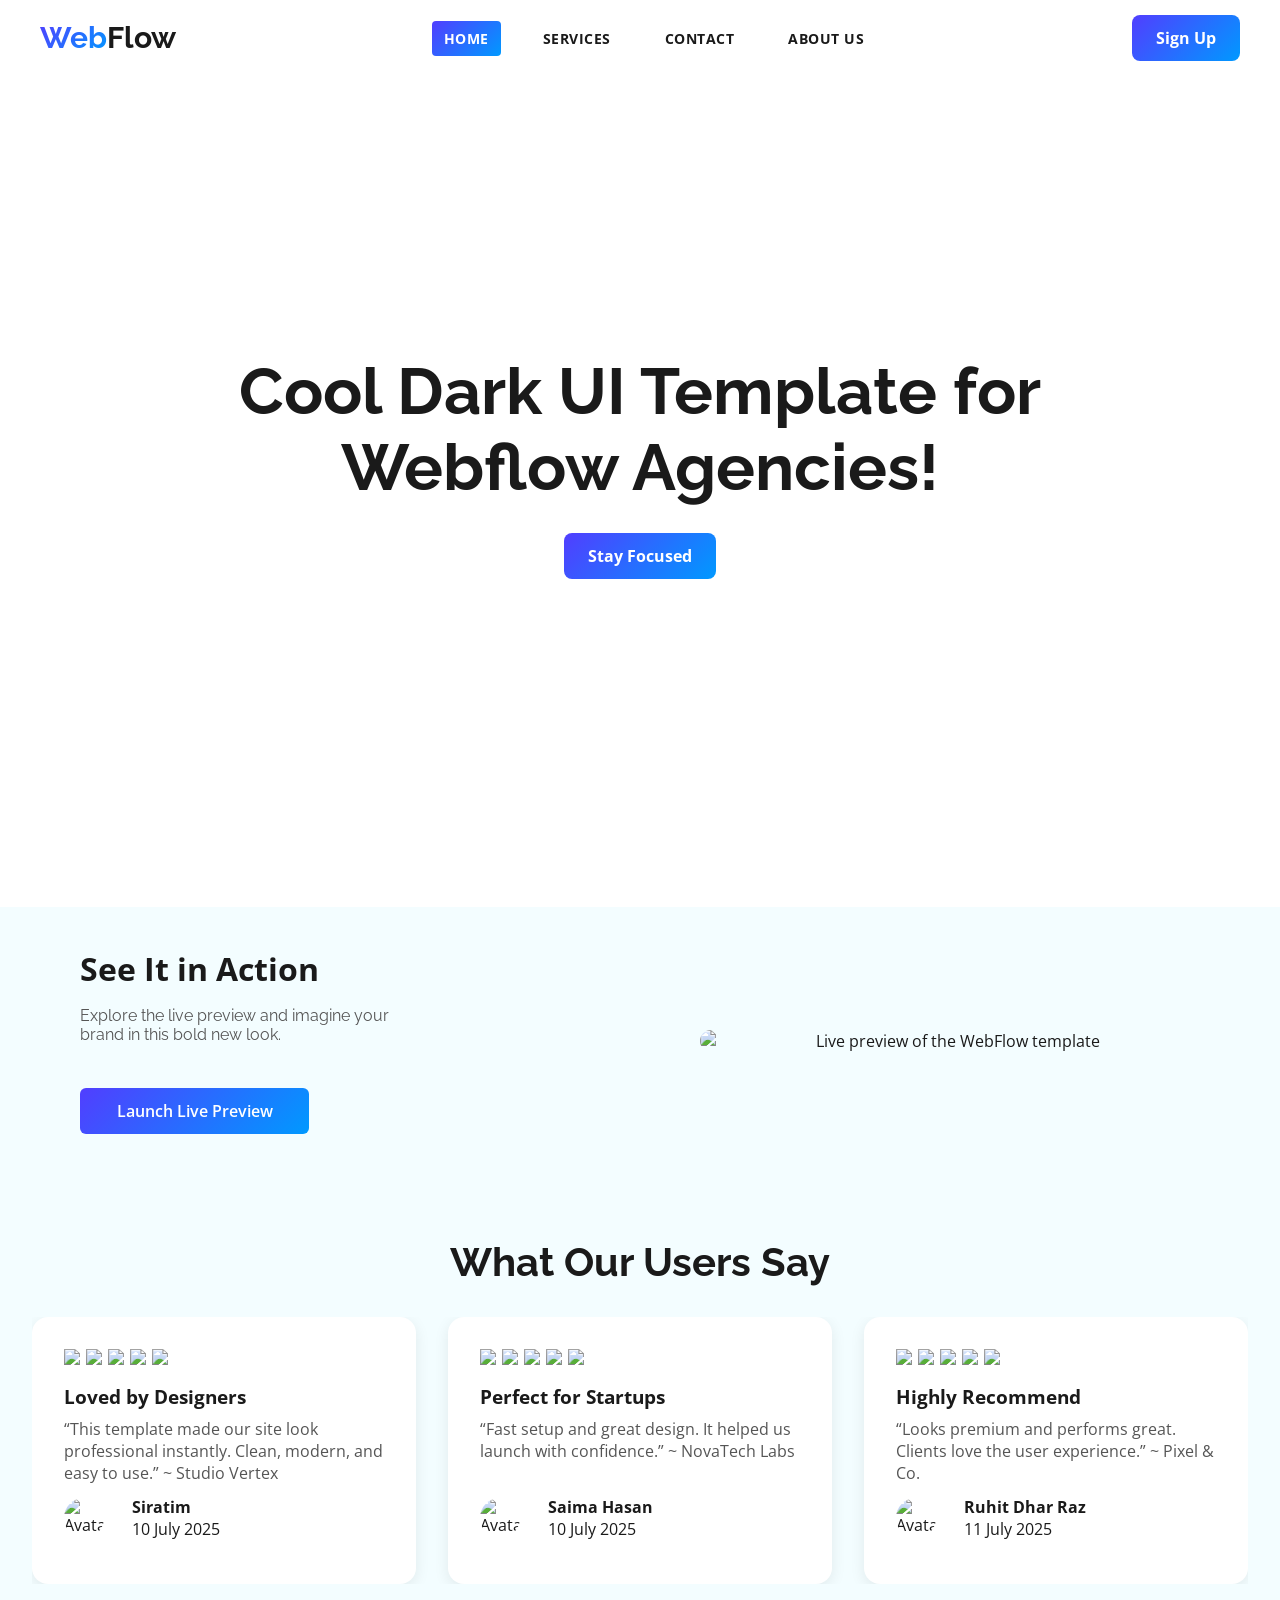
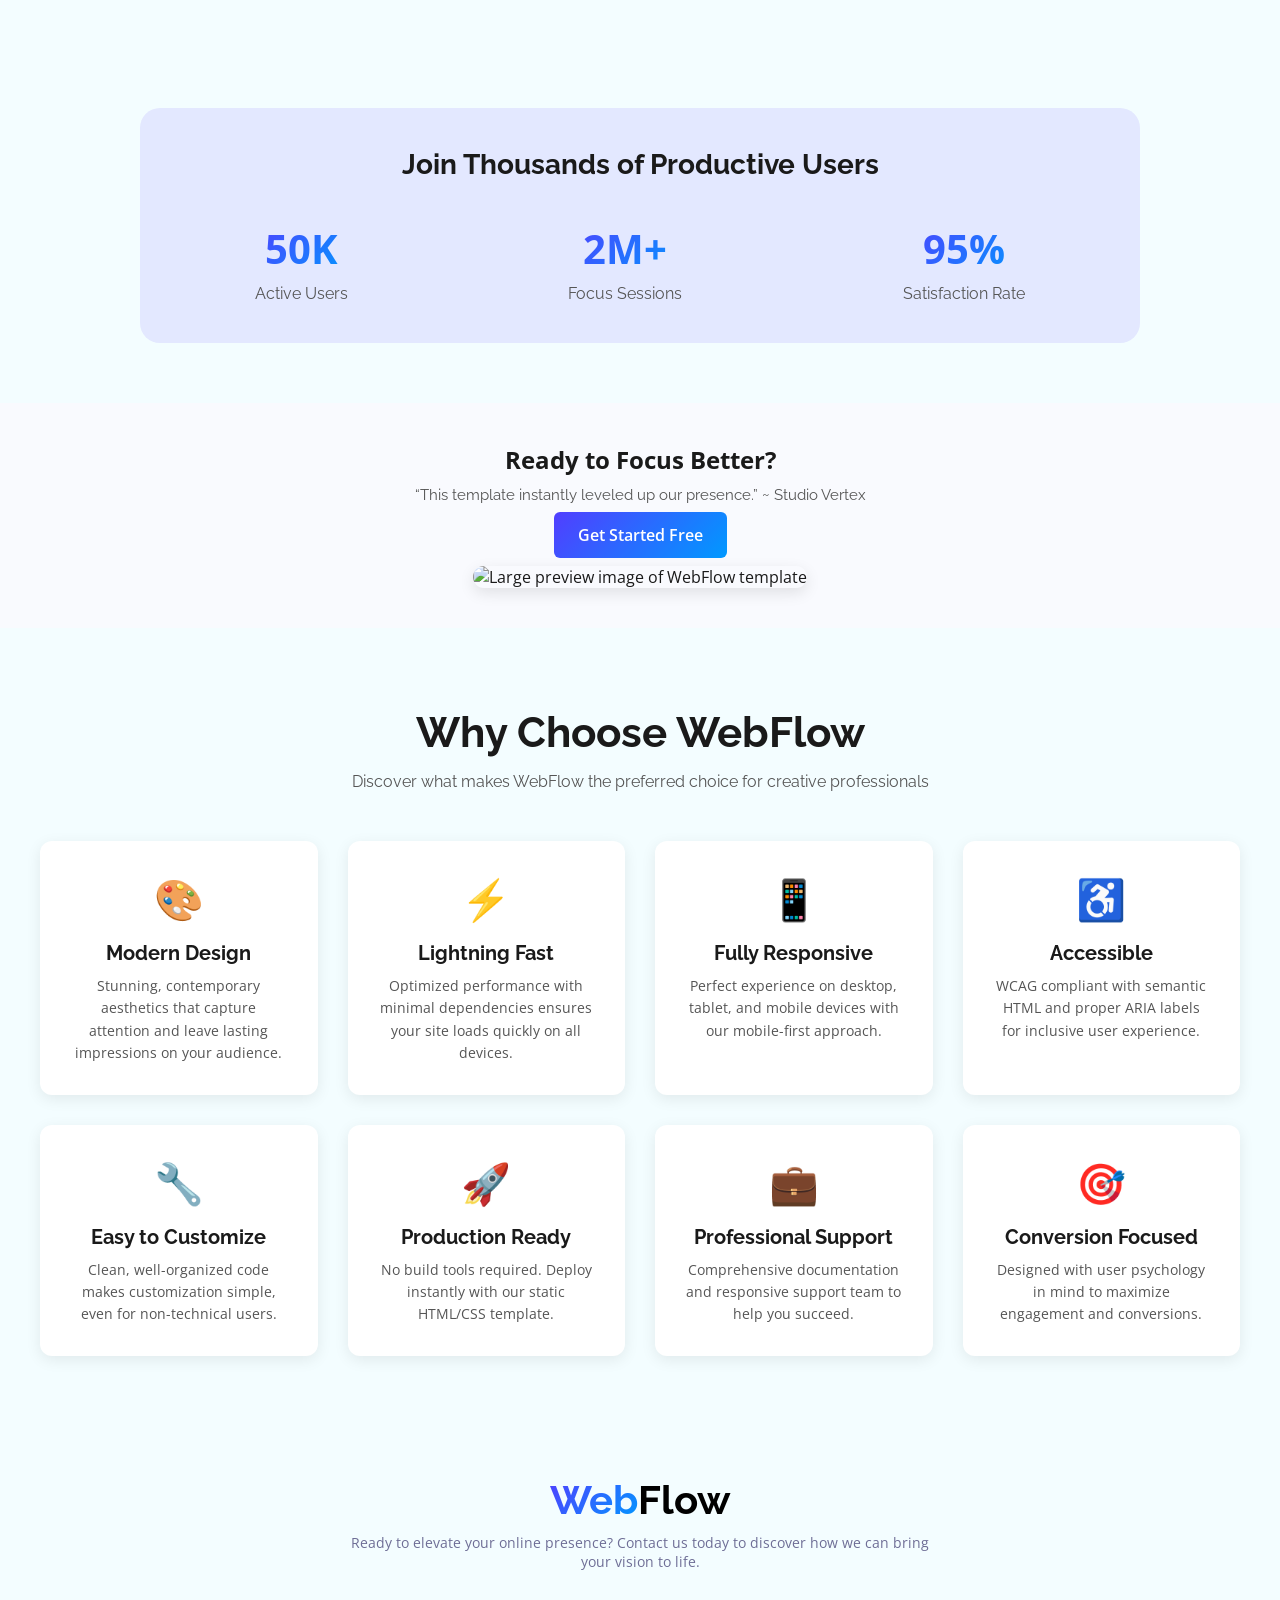
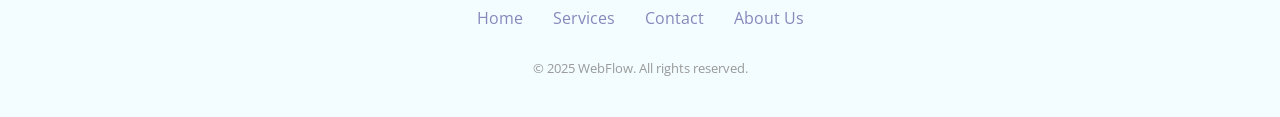
==== index.html @ 78e3ab28 "Fix navbar logout button and update review avatars - Fix mobile logout button visibility on desktop " ====
<!DOCTYPE html>
<html lang="en">

<head>
    <meta charset="UTF-8">
    <meta name="viewport" content="width=device-width, initial-scale=1.0">
    <meta name="description"
        content="Cool Dark UI Template for Webflow Agencies. Modern, responsive, and easy to customize.">
    <link rel="icon" href="favicon.ico">
    <title>WebFlow - Dark UI Template</title>

    <link href="https://fonts.googleapis.com/css2?family=Raleway:wght@400;600;700&display=swap" rel="stylesheet">
    <link href="https://fonts.googleapis.com/css2?family=Open+Sans:ital,wght@0,300..800;1,300..800&display=swap"
        rel="stylesheet">
    <link rel="stylesheet" href="index.css">
</head>

<body>
    <!-- Header -->
    <header>
        <nav>
            <h1 class="nav-title"><span class="nav-web">Web</span><span class="nav-flow">Flow</span></h1>
            <ul class="nav-menu" id="navMenu">
                <li><a href="index.html">Home</a></li>
                <li><a href="services.html">Services</a></li>
                <li><a href="contact.html">Contact</a></li>
                <li><a href="about.html">About Us</a></li>
                <li id="mobileLogoutContainer" style="display: none; width: 100%; margin-top: 10px;">
                    <button id="mobileLogoutBtn" class="btn" style="background: linear-gradient(135deg, #513eff 0%, #0099ff 100%); cursor: pointer; padding: 12px 24px; font-weight: 700; width: 100%; display: block;">Log Out</button>
                </li>
            </ul>
            <div class="hamburger" id="hamburger">
                <span></span>
                <span></span>
                <span></span>
            </div>
            <ul id="navLinks" class="nav-auth">
                <li><a href="signup.html" class="btn">Sign Up</a></li>
            </ul>
        </nav>
    </header>

    <!-- Hero Banner -->
    <section class="banner">
        <main class="hero">
            <h1>Cool Dark UI Template for <br> Webflow Agencies!</h1>
            <a href="signup.html" class="btn">Stay Focused</a>
        </main>
    </section>

    <!-- Action Section -->
    <section class="action-section">
        <div class="action-left">
            <h2>See It in Action</h2>
            <p>Explore the live preview and imagine your <br> brand in this bold new look.</p>
            <a href="#" class="ac-btn">Launch Live Preview</a>
        </div>
        <div class="action-right">
            <img src="image/wc-mini.png" alt="Live preview of the WebFlow template">
        </div>
    </section>

    <!-- Reviews -->
    <section class="review" id="review">
        <h2>What Our Users Say</h2>
        <div class="card-container">

            <!-- Review Card -->
            <article class="card">
                <div class="stars">
                    <img src="image/icon-star.png" alt="5 stars" class="star-icon" />
                     <img src="image/icon-star.png" alt="5 stars" class="star-icon" />
                    <img src="image/icon-star.png" alt="5 stars" class="star-icon" />
                    <img src="image/icon-star.png" alt="5 stars" class="star-icon" />
                    <img src="image/icon-star.png" alt="5 stars" class="star-icon" />
                </div>
                <h3>Loved by Designers</h3>
                <p>“This template made our site look professional instantly. Clean, modern, and easy to use.” ~ Studio
                    Vertex</p>
                <div class="user">
                    <img src="https://images.unsplash.com/photo-1500648767791-00dcc994a43e?w=100&h=100&fit=crop" alt="Avatar of Siratim">
                    <div class="user-info">
                        <h4>Siratim</h4>
                        <time datetime="2025-07-10">10 July 2025</time>
                    </div>
                </div>
            </article>

            <!-- Review Card -->
            <article class="card">
                <div class="stars">
                    <img src="image/icon-star.png" alt="5 stars" class="star-icon" />
                    <img src="image/icon-star.png" alt="5 stars" class="star-icon" />
                    <img src="image/icon-star.png" alt="5 stars" class="star-icon" />
                    <img src="image/icon-star.png" alt="5 stars" class="star-icon" />
                    <img src="image/icon-star.png" alt="5 stars" class="star-icon" />
                </div>
                <h3>Perfect for Startups</h3>
                <p>“Fast setup and great design. It helped us launch with confidence.” ~ NovaTech Labs</p>
                <div class="user">
                    <img src="https://images.unsplash.com/photo-1438761681033-6461ffad8d80?w=100&h=100&fit=crop" alt="Avatar of Saima Hasan">
                    <div class="user-info">
                        <h4>Saima Hasan</h4>
                        <time datetime="2025-07-10">10 July 2025</time>
                    </div>
                </div>
            </article>

            <!-- Review Card -->
            <article class="card">
                <div class="stars">
                     <img src="image/icon-star.png" alt="5 stars" class="star-icon" />
                    <img src="image/icon-star.png" alt="5 stars" class="star-icon" />
                    <img src="image/icon-star.png" alt="5 stars" class="star-icon" />
                    <img src="image/icon-star.png" alt="5 stars" class="star-icon" />
                    <img src="image/icon-star.png" alt="5 stars" class="star-icon" />
                </div>
                <h3>Highly Recommend</h3>
                <p>“Looks premium and performs great. Clients love the user experience.” ~ Pixel & Co.</p>
                <div class="user">
                    <img src="https://images.unsplash.com/photo-1506794778202-cad84cf45f1d?w=100&h=100&fit=crop" alt="Avatar of Ruhit Dhar Raz">
                    <div class="user-info">
                        <h4>Ruhit Dhar Raz</h4>
                        <time datetime="2025-07-11">11 July 2025</time>
                    </div>
                </div>
            </article>

        </div>
    </section>

    <!-- User Statistics -->
    <section class="users-section">
        <div class="container">
            <h2 class="u-title">Join Thousands of Productive Users</h2>
            <div class="users-status">
                <div class="status">
                    <h3>50K</h3>
                    <p>Active Users</p>
                </div>
                <div class="status">
                    <h3>2M+</h3>
                    <p>Focus Sessions</p>
                </div>
                <div class="status">
                    <h3>95%</h3>
                    <p>Satisfaction Rate</p>
                </div>
            </div>
        </div>
    </section>

    <!-- Optional CTA Section -->
    <section class="optional-section">
        <h2>Ready to Focus Better?</h2>
        <p>“This template instantly leveled up our presence.” ~ Studio Vertex</p>
        <a href="signup.html" class="optional-button">Get Started Free</a>
        <div class="optional-image">
            <img src="image/wc-big.png" alt="Large preview image of WebFlow template">
        </div>
    </section>

    <!-- Why Choose WebFlow Section -->
    <section class="why-choose-section">
        <div class="why-container">
            <h2>Why Choose WebFlow</h2>
            <p class="why-subtitle">Discover what makes WebFlow the preferred choice for creative professionals</p>
            
            <div class="why-grid">
                <div class="why-card">
                    <div class="why-icon">🎨</div>
                    <h3>Modern Design</h3>
                    <p>Stunning, contemporary aesthetics that capture attention and leave lasting impressions on your audience.</p>
                </div>
                <div class="why-card">
                    <div class="why-icon">⚡</div>
                    <h3>Lightning Fast</h3>
                    <p>Optimized performance with minimal dependencies ensures your site loads quickly on all devices.</p>
                </div>
                <div class="why-card">
                    <div class="why-icon">📱</div>
                    <h3>Fully Responsive</h3>
                    <p>Perfect experience on desktop, tablet, and mobile devices with our mobile-first approach.</p>
                </div>
                <div class="why-card">
                    <div class="why-icon">♿</div>
                    <h3>Accessible</h3>
                    <p>WCAG compliant with semantic HTML and proper ARIA labels for inclusive user experience.</p>
                </div>
                <div class="why-card">
                    <div class="why-icon">🔧</div>
                    <h3>Easy to Customize</h3>
                    <p>Clean, well-organized code makes customization simple, even for non-technical users.</p>
                </div>
                <div class="why-card">
                    <div class="why-icon">🚀</div>
                    <h3>Production Ready</h3>
                    <p>No build tools required. Deploy instantly with our static HTML/CSS template.</p>
                </div>
                <div class="why-card">
                    <div class="why-icon">💼</div>
                    <h3>Professional Support</h3>
                    <p>Comprehensive documentation and responsive support team to help you succeed.</p>
                </div>
                <div class="why-card">
                    <div class="why-icon">🎯</div>
                    <h3>Conversion Focused</h3>
                    <p>Designed with user psychology in mind to maximize engagement and conversions.</p>
                </div>
            </div>
        </div>
    </section>

    <!-- Footer -->
    <footer class="footer">
        <div class="footer-container">
            <div class="footer-logo">
                <h2><span class="footer-web">Web</span><span class="footer-flow">Flow</span></h2>
                <p>Ready to elevate your online presence? Contact us today to discover how we can bring your vision to
                    life.</p>
            </div>

            <ul class="footer-links">
                <li><a href="index.html">Home</a></li>
                <li><a href="services.html">Services</a></li>
                <li><a href="contact.html">Contact</a></li>
                <li><a href="about.html">About Us</a></li>
            </ul>

            <div class="footer-bottom">
                &copy; 2025 WebFlow. All rights reserved.
            </div>
        </div>
    </footer>

    <script>
        // Hamburger menu toggle
        const hamburger = document.getElementById('hamburger');
        const navMenu = document.querySelector('.nav-menu');

        if (hamburger) {
            hamburger.addEventListener('click', function() {
                hamburger.classList.toggle('active');
                navMenu.classList.toggle('active');
            });

            // Close menu when a link is clicked
            const navLinks = navMenu.querySelectorAll('a');
            navLinks.forEach(link => {
                link.addEventListener('click', function() {
                    hamburger.classList.remove('active');
                    navMenu.classList.remove('active');
                });
            });
        }

        // Set active link based on current page
        function setActiveLink() {
            const currentPage = window.location.pathname.split('/').pop() || 'index.html';
            const navLinks = document.querySelectorAll('.nav-menu a');
            
            navLinks.forEach(link => {
                const href = link.getAttribute('href');
                if (href === currentPage || (currentPage === '' && href === 'index.html')) {
                    link.classList.add('active');
                } else {
                    link.classList.remove('active');
                }
            });
        }

        // Check if user is logged in on page load
        window.addEventListener('load', function() {
            setActiveLink();
            
            const loggedInUser = localStorage.getItem('loggedInUser');
            const navLinks = document.getElementById('navLinks');
            const mobileLogoutContainer = document.getElementById('mobileLogoutContainer');
            const mobileLogoutBtn = document.getElementById('mobileLogoutBtn');

            if (loggedInUser) {
                const user = JSON.parse(loggedInUser);
                
                // Desktop logout button
                navLinks.innerHTML = `
                    <li style="display: flex; align-items: center; gap: 20px; list-style: none;">
                        <span style="color: #1a1a1a; font-size: 14px; font-weight: 600;">Welcome, <strong>${user.firstname} ${user.lastname}</strong></span>
                        <button id="logoutBtn" class="btn" style="background: linear-gradient(135deg, #513eff 0%, #0099ff 100%); cursor: pointer; padding: 12px 24px; font-weight: 700;">Log Out</button>
                    </li>
                `;

                // Show mobile logout button
                mobileLogoutContainer.style.display = 'block';

                // Add logout functionality for desktop
                document.getElementById('logoutBtn').addEventListener('click', function() {
                    localStorage.removeItem('loggedInUser');
                    localStorage.removeItem('rememberMe');
                    alert('Logged out successfully!');
                    window.location.href = 'signin.html';
                });

                // Add logout functionality for mobile
                mobileLogoutBtn.addEventListener('click', function() {
                    localStorage.removeItem('loggedInUser');
                    localStorage.removeItem('rememberMe');
                    alert('Logged out successfully!');
                    window.location.href = 'signin.html';
                });
            }
        });
    </script>
</body>

</html>
---- index.css ----
:root {
    --primary-color: #513eff;
    --secondary-color: #513eff;
    --light-bg: #f3fdff;
    --dark-bg: #000;
    --text-main: #1a1a1a;
    --text-muted: #555;
    --font-primary: 'Open Sans', sans-serif;
    --font-secondary: 'Raleway', sans-serif;
    --border-color: #e0e0e0;
    --error-color: #e74c3c;
    --success-color: #27ae60;
    --white: #ffffff;
    --light-gray: #f9fafe;
    --medium-gray: #e3e8ff;
}

body {
    margin: 0;
    font-family: var(--font-primary);
    background-color: var(--dark-bg);
    background: url('image/Hero-bg.png');
    background-size: cover;
    background-position: center;
    text-align: center;
    color: var(--text-main);
}

* {
    margin: 0;
    padding: 0;
    box-sizing: border-box;
}

.banner {
    background-position: center;
    padding: 158px 20px 200px;
    display: flex;
    flex-direction: column;
    align-items: center;
    justify-content: center;
    color: var(--text-main);
}

/*Nav style*/
nav {
    display: flex;
    align-items: center;
    justify-content: space-between;
    padding: 20px 40px;
    flex-wrap: wrap;
    gap: 20px;
}

.nav-title {
    font-weight: bolder;
    font-size: 30px;
    flex: 0 0 auto;
    font-family: var(--font-secondary);
}

.nav-web {
    background: linear-gradient(135deg, #513eff 0%, #0099ff 100%);
    -webkit-background-clip: text;
    -webkit-text-fill-color: transparent;
    background-clip: text;
    display: inline-block;
}

.nav-flow {
    color: var(--text-main);
    display: inline-block;
}

.nav-title span {
    color: var(--text-main);
}

.nav-menu {
    display: flex;
    list-style: none;
    gap: 30px;
    justify-content: center;
    flex: 1;
    flex-wrap: wrap;
}

.nav-menu li a {
    text-decoration: none;
    color: var(--text-main);
    font-weight: 700;
    font-size: 14px;
    text-transform: uppercase;
    letter-spacing: 0.5px;
    transition: all 0.3s ease;
    padding: 8px 12px;
    border-radius: 4px;
}

.nav-menu li a:hover {
    color: var(--primary-color);
    background-color: rgba(81, 62, 255, 0.1);
}

.nav-menu li a.active {
    color: var(--white);
    background: linear-gradient(135deg, #513eff 0%, #0099ff 100%);
}

.nav-auth {
    display: flex;
    list-style: none;
    gap: 15px;
    flex: 0 0 auto;
}

.nav-auth.mobile-only {
    display: none;
}

#mobileLogoutContainer {
    display: none !important;
}

.hamburger {
    display: none;
    flex-direction: column;
    cursor: pointer;
    gap: 5px;
}

.hamburger span {
    width: 25px;
    height: 3px;
    background-color: var(--text-main);
    border-radius: 2px;
    transition: all 0.3s ease;
}

.hamburger.active span:nth-child(1) {
    transform: rotate(45deg) translate(10px, 10px);
}

.hamburger.active span:nth-child(2) {
    opacity: 0;
}

.hamburger.active span:nth-child(3) {
    transform: rotate(-45deg) translate(7px, -7px);
}

nav ul li {
    margin: 0;
}

nav ul li a {
    text-decoration: none;
}

nav ul {
    display: flex;
    list-style: none;
    gap: 15px;
}

/*Banner*/
.hero {
    padding: 120px 20px 140px;
}

.hero h1 {
    font-family: var(--font-secondary);
    font-size: 65px;
    font-weight: 700;
    max-width: 900px;
    margin: 0 auto 40px;
    text-align: center;
}

.btn {
    background: linear-gradient(135deg, #513eff 0%, #0099ff 100%);
    color: var(--white);
    padding: 12px 24px;
    border: none;
    border-radius: 8px;
    font-weight: 700;
    text-decoration: none;
    cursor: pointer;
    transition: all 0.3s ease;
}

.btn:hover {
    transform: translateY(-2px);
    box-shadow: 0 10px 25px rgba(81, 62, 255, 0.3);
}


/*Action Section*/
.action-section {
    display: flex;
    flex-wrap: wrap;
    justify-content: space-between;
    align-items: center;
    padding: 40px 20px;
    width: 100%;
    max-width: 100%;
    box-sizing: border-box;
    overflow: hidden;
    background-color: var(--light-bg);
}

.action-left {
    display: flex;
    flex-direction: column;
    justify-content: center;
}

.action-left h2 {
    font-size: 32px;
    font-weight: bold;
    margin-bottom: 16px;
    color: var(--text-main);
    text-align: left;
}

.action-left p {
    font-size: 16px;
    margin-bottom: 24px;
    color: var(--text-muted);
    text-align: left;
    font-family: var(--font-secondary);
}

.action-right {
    width: 50%;
    padding: 0 30px;
    text-align: center;
    box-sizing: border-box;
}

.action-right img {
    width: 100%;
    max-width: 100%;
    height: auto;
    border-radius: 18px;
    display: block;
}

.action-section .ac-btn {
    background: linear-gradient(135deg, #513eff 0%, #0099ff 100%);
    color: var(--white);
    width: auto;
    max-width: 229px;
    height: auto;
    padding: 12px 24px;
    border: none;
    border-radius: 6px;
    font-weight: 600;
    cursor: pointer;
    text-align: center;
    text-decoration: none;
    margin-top: 20px;
    transition: all 0.3s ease;
}

.ac-btn:hover {
    transform: translateY(-2px);
    box-shadow: 0 10px 25px rgba(81, 62, 255, 0.3);
}

.action-left,
.action-right {
    width: 50%;
    padding-left: 60px;
    padding-right: 60px;
    box-sizing: border-box;
}

/*User Section*/
.users-section {
    background-color: var(--light-bg);
    padding: 60px 20px;
    text-align: center;
    width: 100%;
    box-sizing: border-box;
    overflow-x: hidden;
}

.container {
    max-width: 1000px;
    margin: 0 auto;
    background-color: var(--medium-gray);
    border-radius: 20px;
    padding: 40px 20px;
}

.u-title {
    font-family: var(--font-secondary);
    font-size: 28px;
    font-weight: 700;
    margin-bottom: 40px;
    color: var(--text-main);
}

.users-status {
    display: flex;
    justify-content: space-around;
    flex-wrap: wrap;
    gap: 30px;
}

.status h3 {
    font-size: 40px;
    font-weight: 700;
    background: linear-gradient(135deg, #513eff 0%, #0099ff 100%);
    -webkit-background-clip: text;
    -webkit-text-fill-color: transparent;
    background-clip: text;
    margin-bottom: 8px;
}

.status p {
    font-size: 16px;
    color: var(--text-muted);
    font-family: var(--font-secondary);
}

/*Contact Section*/
.contact-section {
    background-color: var(--white);
    padding: 80px 20px;
    width: 100%;
    box-sizing: border-box;
    overflow-x: hidden;
}

.c-container {
    max-width: 1100px;
    margin: 0 auto;
    display: flex;
    flex-wrap: wrap;
    justify-content: space-between;
    align-items: flex-start;
    gap: 40px;
}

.c-left {
    flex: 1;
    min-width: 250px;
    justify-content: center;
    margin: 100px 60px;
    align-items: center;
    text-align: center;
}

.c-left h2 {
    font-family: var(--font-secondary);
    font-size: 70px;
    font-weight: 700;
    color: var(--text-main);
    line-height: 1.2;
    margin: 0;
}

.c-right {
    flex: 1;
    min-width: 400px;
}

.c-right form {
    display: flex;
    flex-direction: column;
}

.c-right label {
    font-weight: 600;
    margin-bottom: 6px;
    color: var(--text-main);
    text-align: left;
}

.c-right input,
.c-right textarea {
    padding: 12px;
    margin-bottom: 20px;
    border: 1px solid var(--border-color);
    border-radius: 8px;
    font-size: 14px;
    width: 100%;
    box-sizing: border-box;
}

.c-btn {
    background: linear-gradient(135deg, #513eff 0%, #0099ff 100%);
    color: var(--white);
    padding: 14px;
    border: none;
    border-radius: 8px;
    font-weight: 600;
    cursor: pointer;
    transition: all 0.3s ease;
}

.c-btn:hover {
    transform: translateY(-2px);
    box-shadow: 0 10px 25px rgba(81, 62, 255, 0.3);
}

/*Review Section*/
.review {
    padding: 4rem 2rem;
    background-color: var(--light-bg);
    text-align: center;
    overflow: hidden;
}

.review h2 {
    font-family: var(--font-secondary);
    font-size: 2.5rem;
    margin-bottom: 2rem;
    color: var(--text-main);
}

.review h3 {
    text-align: left;
    justify-content: left;
}

.card-container {
    display: flex;
    background-color: var(--light-bg);
    flex-wrap: wrap;
    gap: 2rem;
    justify-content: center;
    overflow: hidden;
}

.card {
    background: var(--white);
    padding: 2rem;
    border-radius: 1rem;
    box-shadow: 0 4px 15px rgba(0, 0, 0, 0.08);
    max-width: 400px;
    flex: 1 1 300px;
    display: flex;
    flex-direction: column;
    justify-content: space-between;
    text-align: left;
    transition: all 0.3s ease;
}

.card:hover {
    background: rgba(201, 242, 255, 0.96);
    transform: translateY(-5px);
}

.card h3 {
    margin: 0 0 0.5rem;
    font-size: 1.2rem;
    font-weight: bold;
    color: var(--text-main);
}

.card p {
    color: var(--text-muted);
}

.stars {
    display: flex;
    margin-bottom: 1rem;
}

.star-icon {
    width: 18px;
    height: 18px;
    margin-right: 4px;
}

.user {
    display: flex;
    align-items: center;
    margin-top: auto;
    gap: 1rem;
}

.user img {
    width: 40px;
    height: 40px;
    border-radius: 50%;
}

.user-info h3 {
    margin: 0;
    font-size: 1rem;
    font-weight: 600;
    color: var(--text-main);
}

.user-info {
    padding: 12px;
    display: flex;
    flex-direction: column;
}

.user-info span {
    font-size: 0.85rem;
    color: var(--text-muted);
}

/*optional section*/
.optional-section {
    background-color: var(--light-gray);
    padding: 40px 20px;
    text-align: center;
    width: 100%;
    box-sizing: border-box;
    overflow-x: hidden;
    color: var(--text-main);
}

.optional-section h2 {
    font-size: 24px;
    color: var(--text-main);
    margin-bottom: 10px;
}

.optional-section p {
    font-size: 15px;
    color: var(--text-muted);
    margin-bottom: 20px;
    font-family: var(--font-secondary);
}

.optional-image img {
    margin-top: 20px;
    width: 90%;
    max-width: 600px;
    border-radius: 20px;
    box-shadow: 0 5px 15px rgba(0, 0, 0, 0.1);
}

.optional-button {
    background: linear-gradient(135deg, #513eff 0%, #0099ff 100%);
    color: var(--white);
    width: auto;
    max-width: 229px;
    height: auto;
    padding: 12px 24px;
    border: none;
    border-radius: 6px;
    font-weight: 600;
    cursor: pointer;
    text-align: center;
    text-decoration: none;
    margin-top: 20px;
    transition: all 0.3s ease;
}

.optional-button:hover {
    transform: translateY(-2px);
    box-shadow: 0 10px 25px rgba(81, 62, 255, 0.3);
}

/* Why Choose WebFlow Section */
.why-choose-section {
    background-color: var(--light-bg);
    padding: 80px 20px;
    width: 100%;
    box-sizing: border-box;
    overflow-x: hidden;
}

.why-container {
    max-width: 1200px;
    margin: 0 auto;
}

.why-choose-section h2 {
    font-family: var(--font-secondary);
    font-size: 42px;
    font-weight: 700;
    color: var(--text-main);
    text-align: center;
    margin-bottom: 15px;
}

.why-subtitle {
    font-size: 16px;
    color: var(--text-muted);
    text-align: center;
    margin-bottom: 50px;
    font-family: var(--font-secondary);
}

.why-grid {
    display: grid;
    grid-template-columns: repeat(auto-fit, minmax(250px, 1fr));
    gap: 30px;
}

.why-card {
    background: var(--white);
    padding: 30px;
    border-radius: 12px;
    text-align: center;
    box-shadow: 0 4px 15px rgba(0, 0, 0, 0.08);
    transition: all 0.3s ease;
}

.why-card:hover {
    transform: translateY(-5px);
    box-shadow: 0 10px 30px rgba(81, 62, 255, 0.15);
}

.why-icon {
    font-size: 40px;
    margin-bottom: 15px;
}

.why-card h3 {
    font-family: var(--font-secondary);
    font-size: 20px;
    font-weight: 700;
    color: var(--text-main);
    margin-bottom: 10px;
}

.why-card p {
    font-size: 14px;
    color: var(--text-muted);
    line-height: 1.6;
}

/*footer - v2*/
.footer {
    background-color: var(--light-bg);
    padding: 40px 20px 40px;
    text-align: center;
    font-family: var(--font-primary);
    color: #6e6e96;
}

.footer-container {
    max-width: 1000px;
    margin: 0 auto;
}

.footer-logo h2 {
    font-size: 40px;
    font-weight: bolder;
    margin-bottom: 10px;
    font-family: var(--font-secondary);
}

.footer-web {
    background: linear-gradient(135deg, #513eff 0%, #0099ff 100%);
    -webkit-background-clip: text;
    -webkit-text-fill-color: transparent;
    background-clip: text;
    display: inline-block;
}

.footer-flow {
    color: #000000;
    display: inline-block;
}

.footer-logo p {
    max-width: 600px;
    margin: 0 auto 36px;
    font-size: 14px;
}

.footer-links {
    display: flex;
    justify-content: center;
    gap: 30px;
    flex-wrap: wrap;
    list-style: none;
    padding: 0;
    margin: 0 auto;
}

.footer-links a {
    text-decoration: none;
    color: #8787bb;
    font-size: 16px;
    transition: color 0.3s ease;
}

.footer-links a:hover {
    color: var(--primary-color);
}

.footer-bottom {
    margin-top: 30px;
    font-size: 13px;
    color: #999;
    transition: color 0.3s ease;
}

.footer-bottom:hover {
    color: var(--primary-color);
}

/* Responsive Styles */
@media (max-width: 1024px) {
    .action-section {
        flex-direction: column;
        padding: 40px 20px;
    }

    .action-left,
    .action-right {
        width: 100%;
        padding: 20px 0;
    }
}

@media (max-width: 768px) {
    nav {
        flex-direction: row;
        gap: 15px;
        padding: 10px 20px;
    }

    body {
        padding-bottom: 0;
    }

    .banner {
        padding: 60px 20px 100px;
    }

    .hero {
        padding: 40px 20px 60px;
    }

    .nav-menu {
        display: none;
        position: absolute;
        top: 70px;
        left: 0;
        right: 0;
        flex-direction: column;
        background-color: var(--light-bg);
        padding: 20px;
        gap: 5px;
        width: 100%;
        box-sizing: border-box;
        box-shadow: 0 4px 6px rgba(0, 0, 0, 0.1);
        z-index: 1000;
    }

    .nav-menu.active {
        display: flex;
        padding-bottom: 100px;
    }

    .nav-menu li a {
        padding: 10px 12px;
        display: block;
        text-align: left;
    }

    .hamburger {
        display: flex;
        order: 3;
    }

    .nav-auth {
        display: none !important;
    }

    #mobileLogoutContainer {
        display: block !important;
        width: 100%;
        margin-top: 10px;
    }

    .hero h1 {
        font-size: 42px;
    }

    .action-section {
        flex-direction: column;
        padding: 30px 20px;
    }

    .action-left,
    .action-right {
        width: 100%;
        padding: 20px 0;
    }

    .users-status {
        flex-direction: column;
        align-items: center;
    }

    .c-container {
        flex-direction: column;
        gap: 20px;
    }

    .c-left,
    .c-right {
        margin: 20px 0;
        width: 100%;
    }

    .card-container {
        flex-direction: column;
        align-items: center;
    }

    .card {
        max-width: 90%;
    }

    .footer-links {
        flex-direction: column;
        gap: 10px;
    }
}

@media (max-width: 480px) {
    nav {
        padding: 10px 15px;
    }

    .nav-title {
        font-size: 24px;
    }

    .nav-menu {
        top: 60px;
    }

    .hero h1 {
        font-size: 32px;
    }

    .btn,
    .ac-btn,
    .optional-button,
    .c-btn {
        padding: 10px 16px;
        font-size: 14px;
    }

    .footer-links {
        flex-direction: column;
        gap: 10px;
    }

    .card-container {
        flex-direction: column;
    }

    .card {
        max-width: 100%;
    }
}
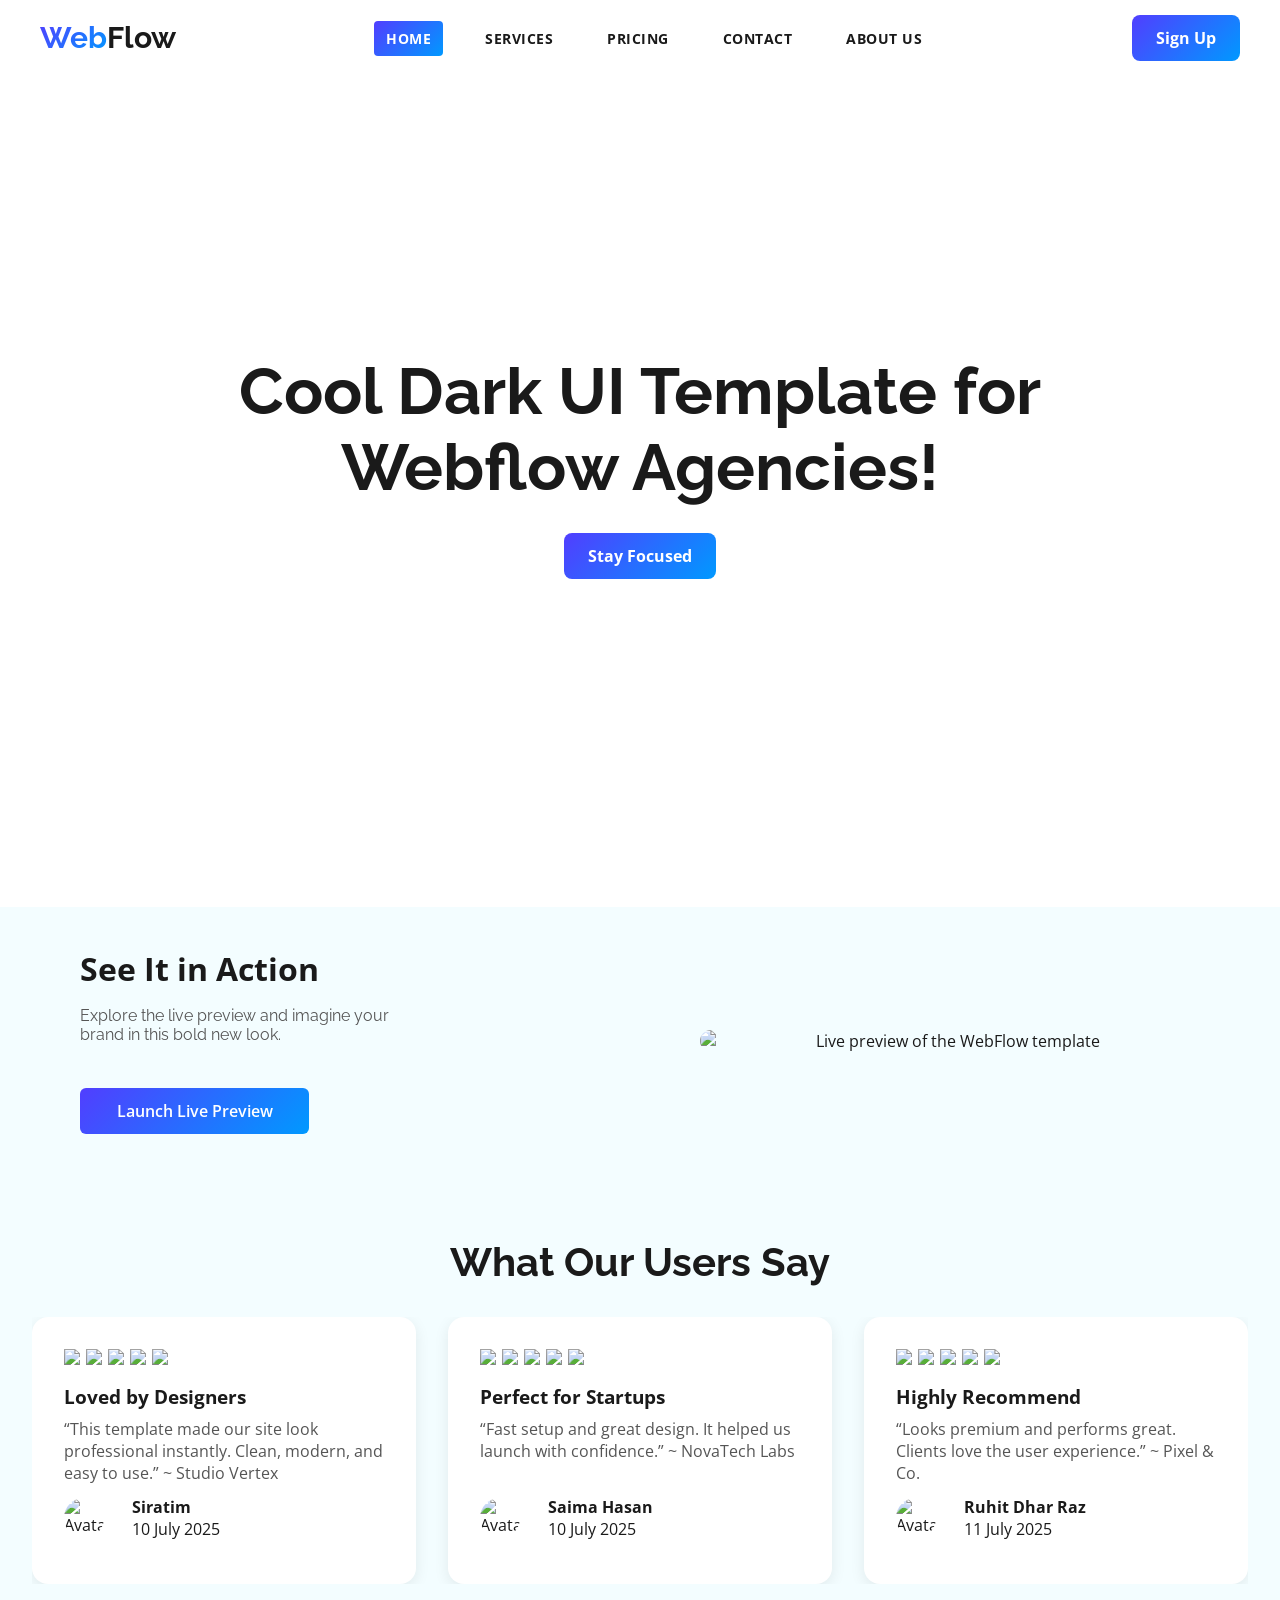
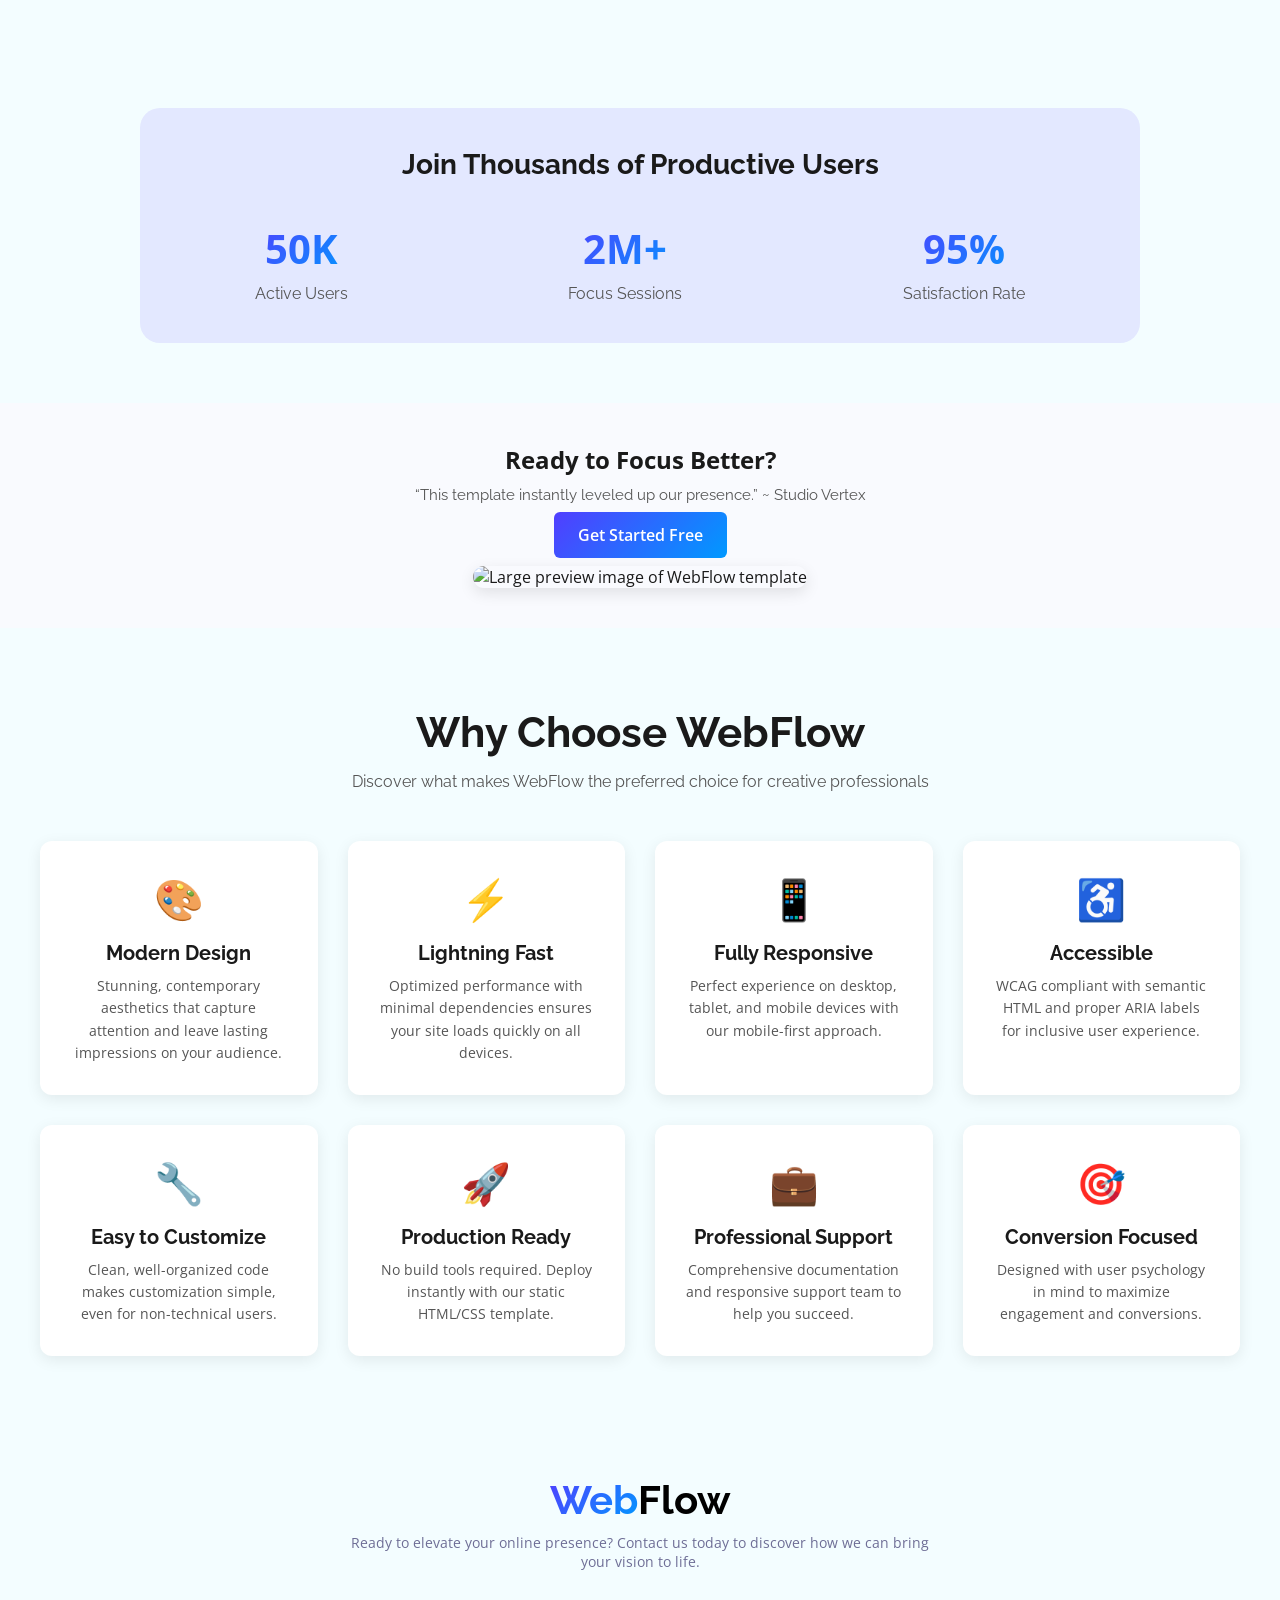
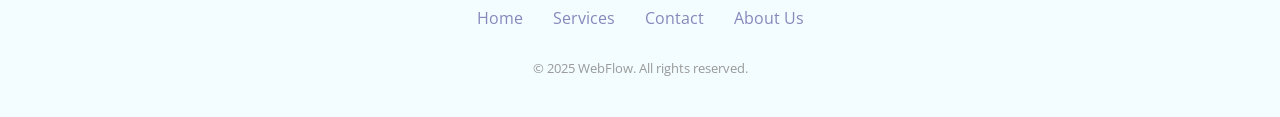
==== commit 81ac484e: "feat: Add pricing and get-started pages, refactor service modals - Add Pricing page with 3 tiers and" ====
--- a/index.html
+++ b/index.html
@@ -23,6 +23,7 @@
             <ul class="nav-menu" id="navMenu">
                 <li><a href="index.html">Home</a></li>
                 <li><a href="services.html">Services</a></li>
+                <li><a href="pricing.html">Pricing</a></li>
                 <li><a href="contact.html">Contact</a></li>
                 <li><a href="about.html">About Us</a></li>
                 <li id="mobileLogoutContainer" style="display: none; width: 100%; margin-top: 10px;">
